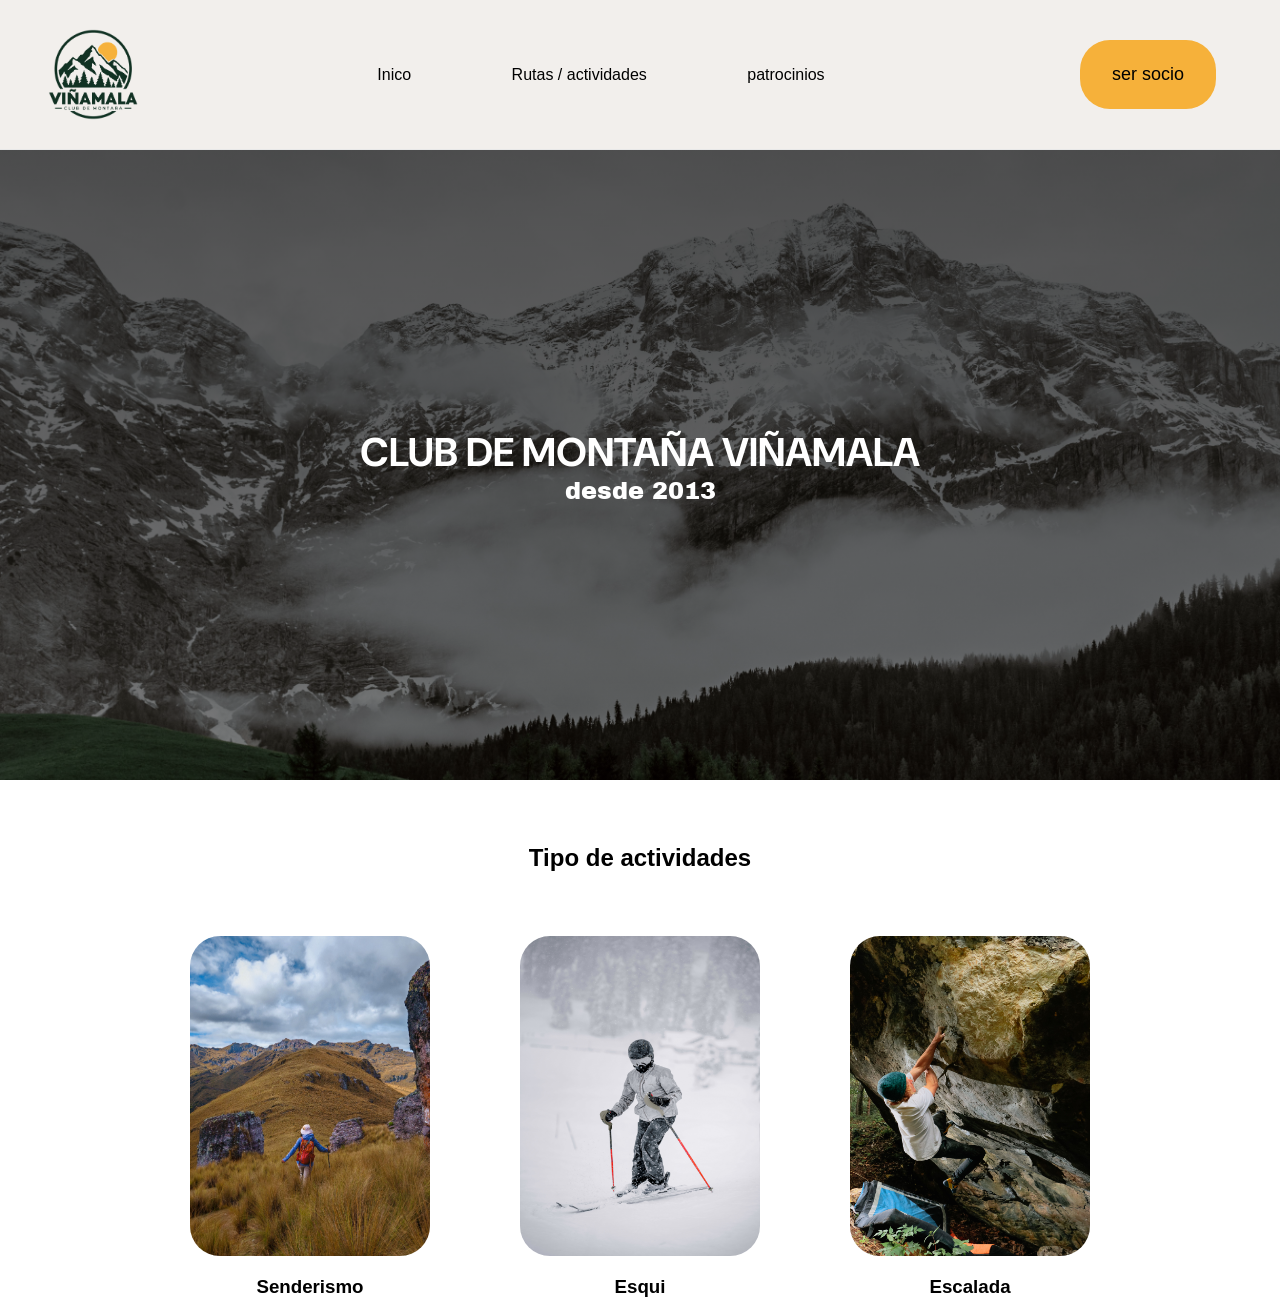
==== index.html @ 0e983467 "first commit" ====
<!DOCTYPE html>
<html lang="en">

<head>
    <meta charset="UTF-8">
    <meta name="viewport" content="width=device-width, initial-scale=1.0">
    <link rel="stylesheet" href="/assets/css/style.css">
    <link rel="stylesheet" href="/assets/css/btn.css">
    <link rel="preconnect" href="https://fonts.googleapis.com">
    <link rel="preconnect" href="https://fonts.gstatic.com" crossorigin>
    <link
        href="https://fonts.googleapis.com/css2?family=Archivo+Black&family=DM+Sans:ital,opsz,wght@0,9..40,100..1000;1,9..40,100..1000&display=swap"
        rel="stylesheet">
    <title>Club Viñamala</title>
</head>

<body>
    <header>
        <img class="logo" src="/assets/img/logo_club.webp" alt="Logo del club Viñamala">
        <nav>
            <a href="">Inico</a>
            <a href="">Rutas / actividades</a>
            <a href="">patrocinios</a>
        </nav>
        <a class="btn1" href="/assets/pages/socios.html">ser socio</a>
    </header>
    <main>
        <section class="banner">
            <div class="hero">
                <h1>Club de montaña Viñamala</h1>
                <p>desde 2013</p>
            </div>
        </section>
        <section class="type-route">
            <div>
                <h2>Tipo de actividades</h2>
                <div class="actividades">
                        <a class="card" href="#"><img src="/assets/img/hiking.jpg" alt="Foto de senderismo">
                        <h3>Senderismo</h3></a>
                        <a class="card" href="#"><img src="/assets/img/skiing.jpg" alt="Esquiar">
                        <h3>Esqui</h3>
                        </a>
                        <a class="card" href="#"> <img src="/assets/img/climbing.jpg" alt="Escalada"> <h3>Escalada</h3></a>
                </div>
            </div>
        </section>
    </main>
    <footer>

    </footer>
</body>

</html>
---- assets/css/style.css ----
* {
    margin: 0;
    padding: 0;
    box-sizing: border-box;
}
:root {
    --color-acento: #f5cb81;
    --fuente-principal: "DM Sans", sans-serif;
    --fuente-secundaria: "Archivo Black", sans-serif;
}
body{
    font-family: Arial, Helvetica, sans-serif;
}

header{
    position: sticky;
    top: 0;
    display: flex;
    align-items: center;
    justify-content: space-between;
    padding: 1.5rem 3rem;
    z-index: 1000;
    background-color: rgb(242, 239, 236);
    border-bottom: 1px solid rgb(232, 232, 232);
}
.logo{
    width: 90px;
}
nav a{
    color: black;
    font-size: medium;
    text-decoration: none;
    margin: 3rem;
}

.banner{
    display: flex;
    justify-content: center;
    align-items: center;
    background-image: linear-gradient(rgba(0, 0, 0, 0.675), rgba(0, 0, 0, 0.5)), url('/assets/img/bannerimg.jpg');
    background-color: azure;
    background-size: cover;
    background-repeat: no-repeat;
    background-position: center;
    height: 70vh;
}
.hero{
    flex-direction: column;
    text-align: center;
    color: white;
}
.hero h1{
    font-family: var(--fuente-principal);
    font-size: 2.5rem;
    text-transform: uppercase;
}
.hero p{
    font-family: var(--fuente-secundaria);
    font-size: 1.5rem;
}
.type-route h2{
    text-align: center;
    margin: 4rem;
}
.actividades{
    display: grid;
    text-align: center;
    align-items: center;
    max-width: 900px;
    margin: auto;
    grid-template-columns: 1fr 1fr 1fr;
    gap: 10%;
}
a{
    text-decoration: none;
    color: black;
}
.card img{
    width: 100%;
    border-radius: 30px;
    aspect-ratio: 3/4;
    margin-bottom: 1rem;
}
---- assets/css/btn.css ----
.btn1{
    padding: 1.5rem;
    padding-left: 2rem;
    padding-right: 2rem;
    margin: 1rem;
    color: black;
    background-color: #f6b13a;
    text-decoration: none;
    border-radius: 30px;
    font-size: large;
}
.btn1:hover{
    background-color: #f5cb81;
}
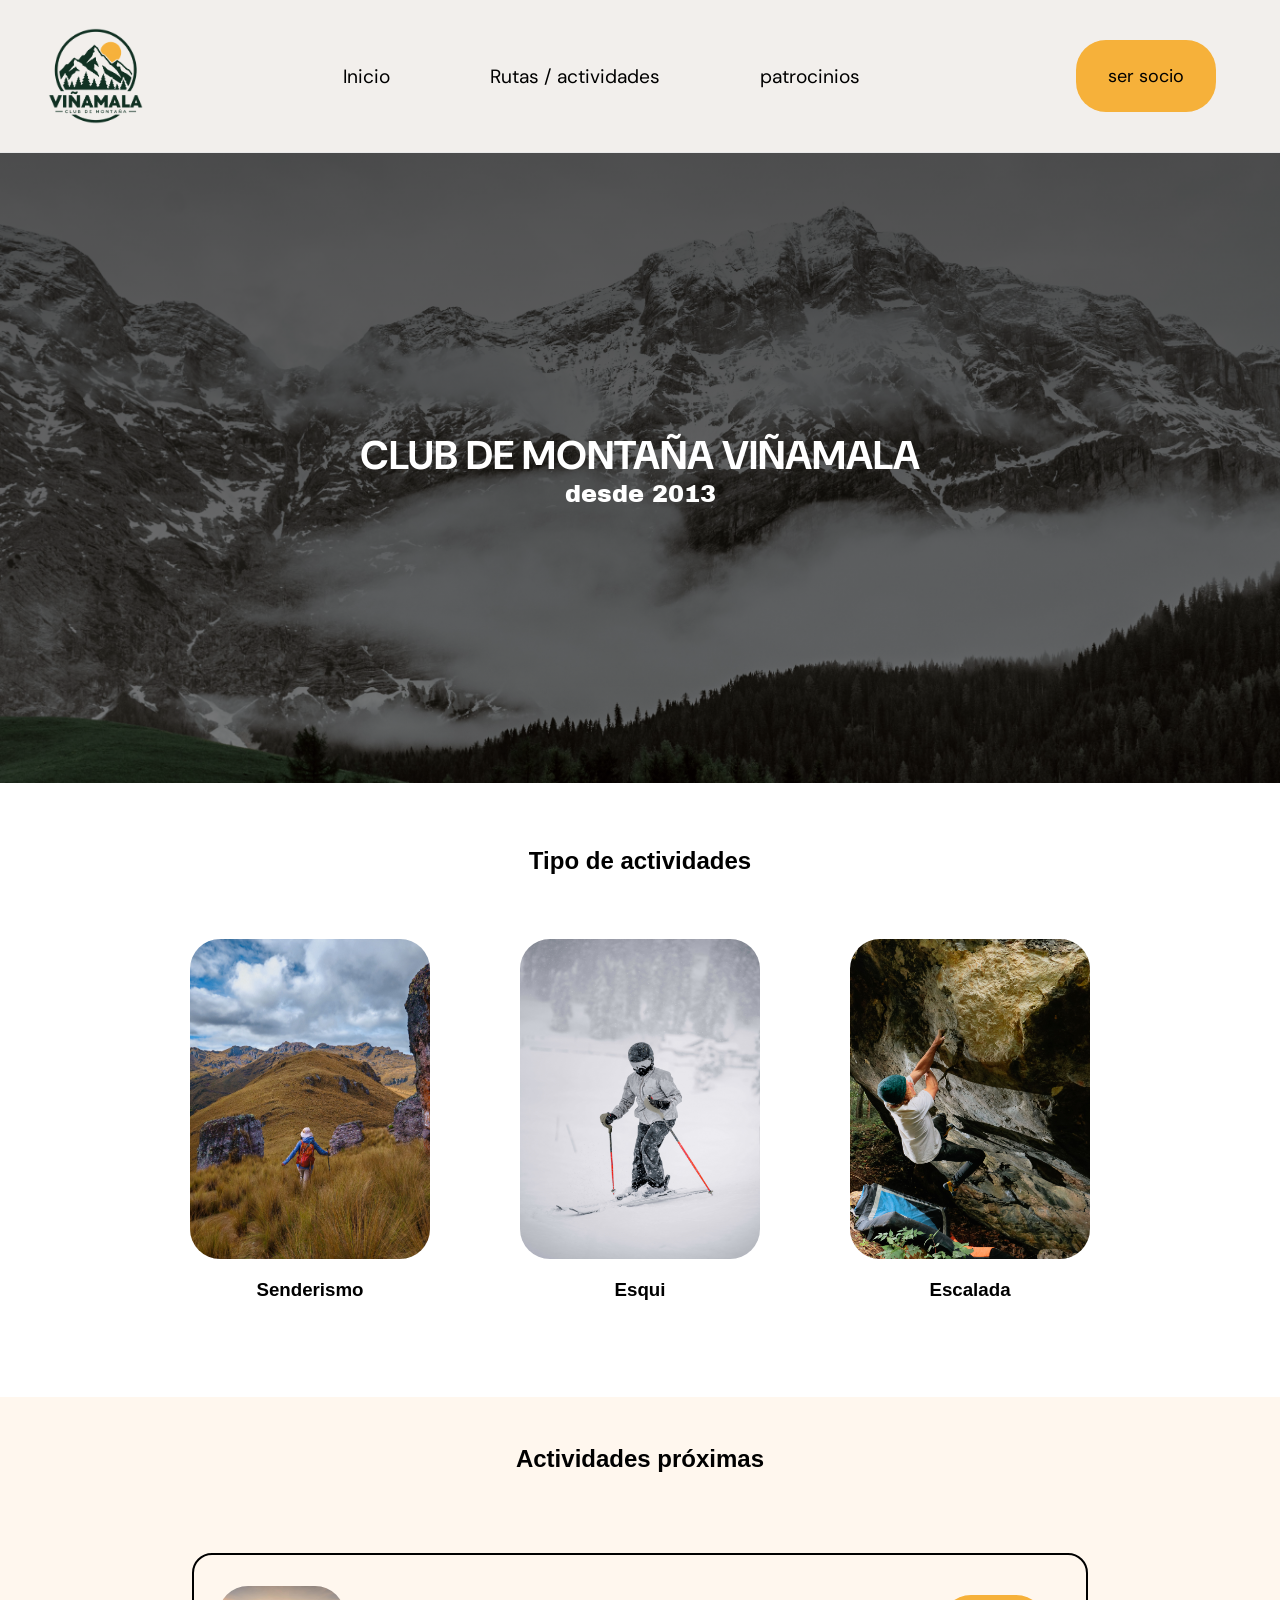
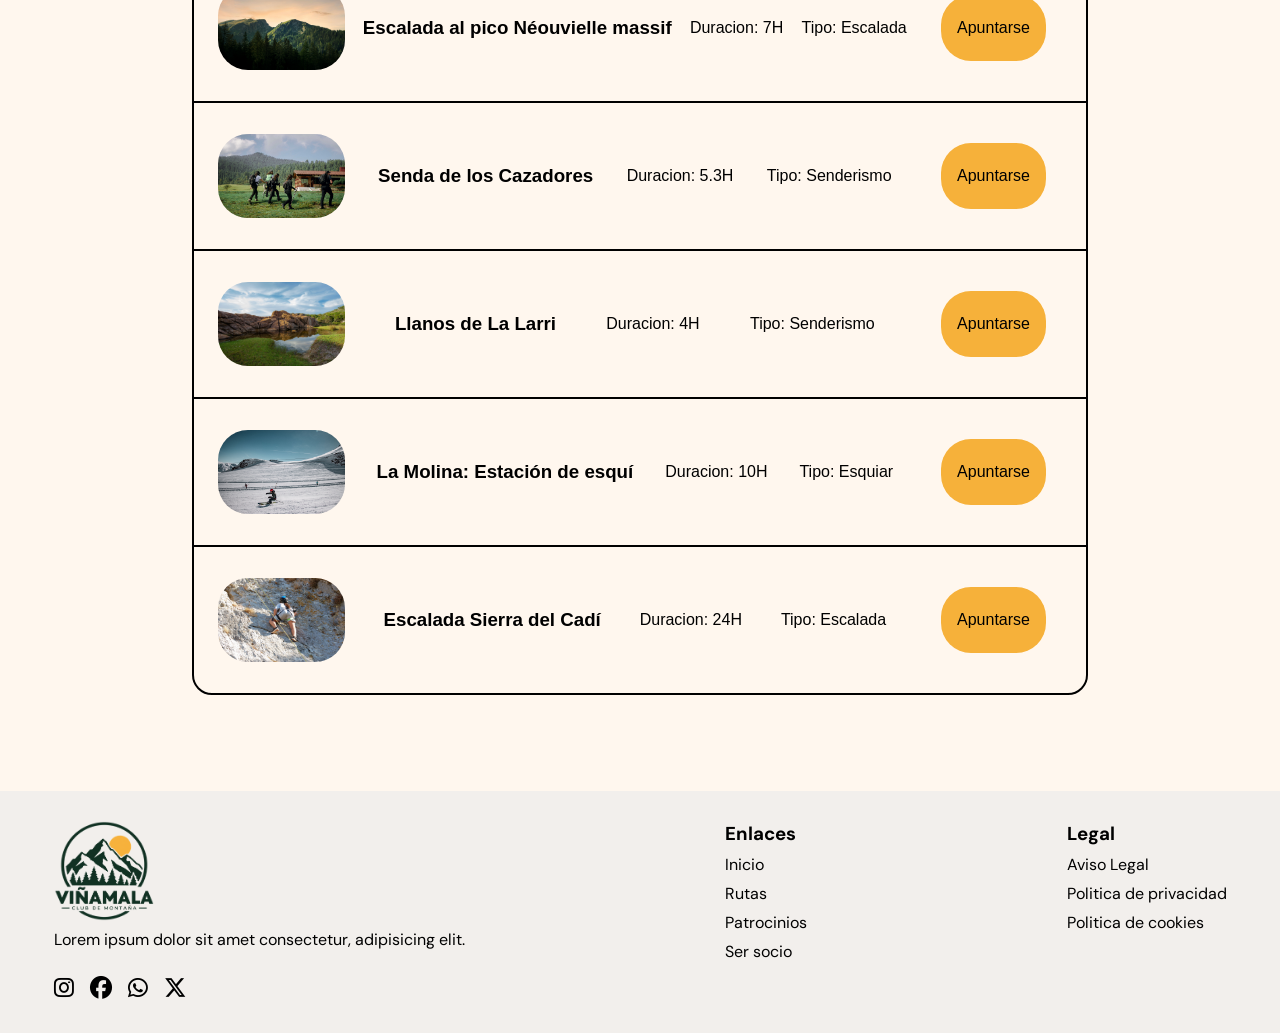
==== commit 19f31f4a: "modificaciones 2" ====
--- a/index.html
+++ b/index.html
@@ -1,16 +1,20 @@
 <!DOCTYPE html>
-<html lang="en">
+<html lang="es">
 
 <head>
     <meta charset="UTF-8">
     <meta name="viewport" content="width=device-width, initial-scale=1.0">
     <link rel="stylesheet" href="/assets/css/style.css">
+    <link rel="stylesheet" href="/assets/css/header.css">
+    <link rel="stylesheet" href="/assets/css/footer.css">
     <link rel="stylesheet" href="/assets/css/btn.css">
+    <link rel="stylesheet" href="/assets/css/cards.css">
     <link rel="preconnect" href="https://fonts.googleapis.com">
     <link rel="preconnect" href="https://fonts.gstatic.com" crossorigin>
     <link
         href="https://fonts.googleapis.com/css2?family=Archivo+Black&family=DM+Sans:ital,opsz,wght@0,9..40,100..1000;1,9..40,100..1000&display=swap"
         rel="stylesheet">
+    <link rel="stylesheet" href="https://cdnjs.cloudflare.com/ajax/libs/font-awesome/6.7.2/css/all.min.css">
     <title>Club Viñamala</title>
 </head>
 
@@ -18,7 +22,7 @@
     <header>
         <img class="logo" src="/assets/img/logo_club.webp" alt="Logo del club Viñamala">
         <nav>
-            <a href="">Inico</a>
+            <a href="/index.html">Inicio</a>
             <a href="">Rutas / actividades</a>
             <a href="">patrocinios</a>
         </nav>
@@ -35,18 +39,83 @@
             <div>
                 <h2>Tipo de actividades</h2>
                 <div class="actividades">
-                        <a class="card" href="#"><img src="/assets/img/hiking.jpg" alt="Foto de senderismo">
-                        <h3>Senderismo</h3></a>
-                        <a class="card" href="#"><img src="/assets/img/skiing.jpg" alt="Esquiar">
+                    <a class="card" href="#"><img src="/assets/img/hiking.jpg" alt="Foto de senderismo">
+                        <h3>Senderismo</h3>
+                    </a>
+                    <a class="card" href="#"><img src="/assets/img/skiing.jpg" alt="Esquiar">
                         <h3>Esqui</h3>
-                        </a>
-                        <a class="card" href="#"> <img src="/assets/img/climbing.jpg" alt="Escalada"> <h3>Escalada</h3></a>
+                    </a>
+                    <a class="card" href="#"> <img src="/assets/img/climbing.jpg" alt="Escalada">
+                        <h3>Escalada</h3>
+                    </a>
+                </div>
+            </div>
+        </section>
+        <section class="activity-section">
+            <h2>Actividades próximas</h2>
+            <div class="card-activity">
+                <div class="next-activity">
+                    <img src="/assets/img/actividad-pico1.jpg" alt="Imagen del pico Néouvielle massif">
+                    <h3>Escalada al pico Néouvielle massif</h3>
+                    <p>Duracion: 7H</p>
+                    <p>Tipo: Escalada</p>
+                    <a href="/rutademo.html" class="btn2">Apuntarse</a>
+                </div>
+                <div class="next-activity">
+                    <img src="/assets/img/senda-cazadores.jpg" alt="Imagen de ruta por la senda de los cazadores">
+                    <h3>Senda de los Cazadores</h3>
+                    <p>Duracion: 5.3H</p>
+                    <p>Tipo: Senderismo</p>
+                    <a href="/rutademo.html" class="btn2">Apuntarse</a>
+                </div>
+                <div class="next-activity">
+                    <img src="/assets/img/llano-larri.jpg" alt="Imagen del llano de larri">
+                    <h3>Llanos de La Larri</h3>
+                    <p>Duracion: 4H</p>
+                    <p>Tipo: Senderismo</p>
+                    <a href="/rutademo.html" class="btn2">Apuntarse</a>
+                </div>
+                <div class="next-activity">
+                    <img src="/assets/img/la-molina.jpg" alt="Imagen del pico Néouvielle massif">
+                    <h3>La Molina: Estación de esquí</h3>
+                    <p>Duracion: 10H</p>
+                    <p>Tipo: Esquiar</p>
+                    <a href="/rutademo.html" class="btn2">Apuntarse</a>
+                </div>
+                <div class="next-activity">
+                    <img src="/assets/img/sierra-cadi.jpg" alt="Imagen del pico Néouvielle massif">
+                    <h3>Escalada Sierra del Cadí</h3>
+                    <p>Duracion: 24H</p>
+                    <p>Tipo: Escalada</p>
+                    <a href="/rutademo.html" class="btn2">Apuntarse</a>
                 </div>
             </div>
         </section>
     </main>
     <footer>
-
+        <div class="fo-columm-1">
+            <img src="/assets/img/logo_club.webp" alt="Logo del club">
+            <p>Lorem ipsum dolor sit amet consectetur, adipisicing elit.</p>
+            <div class="icon">
+                <a href="#" aria-label="Instagram"><i class="fa-brands fa-instagram"></i></a>
+                <a href="#" aria-label="Facebook"><i class="fa-brands fa-facebook"></i></a>
+                <a href="#" aria-label="Whtasapp"><i class="fa-brands fa-whatsapp"></i></a>
+                <a href="#" aria-label="X (twitter)"><i class="fa-brands fa-x-twitter"></i></a>
+            </div>
+        </div>
+        <div class="fo-columm-2">
+            <h3>Enlaces</h3>
+            <a href="index.html">Inicio</a>
+            <a href="#">Rutas</a>
+            <a href="#">Patrocinios</a>
+            <a href="#">Ser socio</a>
+        </div>
+        <div class="legal">
+            <h3>Legal</h3>
+            <a href="">Aviso Legal</a>
+            <a href="">Politica de privacidad</a>
+            <a href="">Politica de cookies</a>
+        </div>
     </footer>
 </body>
 
--- a/assets/css/style.css
+++ b/assets/css/style.css
@@ -11,27 +11,6 @@
 }
 body{
     font-family: Arial, Helvetica, sans-serif;
-}
-
-header{
-    position: sticky;
-    top: 0;
-    display: flex;
-    align-items: center;
-    justify-content: space-between;
-    padding: 1.5rem 3rem;
-    z-index: 1000;
-    background-color: rgb(242, 239, 236);
-    border-bottom: 1px solid rgb(232, 232, 232);
-}
-.logo{
-    width: 90px;
-}
-nav a{
-    color: black;
-    font-size: medium;
-    text-decoration: none;
-    margin: 3rem;
 }
 
 .banner{
@@ -76,9 +55,3 @@
     text-decoration: none;
     color: black;
 }
-.card img{
-    width: 100%;
-    border-radius: 30px;
-    aspect-ratio: 3/4;
-    margin-bottom: 1rem;
-}
--- a/assets/css/header.css
+++ b/assets/css/header.css
@@ -0,0 +1,27 @@
+:root {
+    --color-acento: #f5cb81;
+    --fuente-principal: "DM Sans", sans-serif;
+    --fuente-secundaria: "Archivo Black", sans-serif;
+}
+header{
+    font-family: var(--fuente-principal);
+    display: flex;
+    align-items: center;
+    justify-content: space-between;
+    padding: 1.5rem 3rem;
+    background-color: rgb(242, 239, 236);
+    border-bottom: 1px solid rgb(232, 232, 232);
+}
+.logo{
+    width: 8%;
+}
+nav a{
+    color: black;
+    font-size: 1.2rem;
+    text-decoration: none;
+    margin: 3rem;
+}
+
+nav a:hover{
+    color: blue;
+}
--- a/assets/css/footer.css
+++ b/assets/css/footer.css
@@ -0,0 +1,40 @@
+:root {
+    --color-acento: #f5cb81;
+    --fuente-principal: "DM Sans", sans-serif;
+    --fuente-secundaria: "Archivo Black", sans-serif;
+}
+footer{
+    font-family: var(--fuente-principal);
+    background-color: rgb(242, 239, 236);
+    display: flex;
+    justify-content: center;
+    align-items: flex-start;
+    gap: 200px;
+}
+footer img{
+    width: 100px;
+    height: 100px;
+    object-fit: cover;
+    justify-self: center;
+
+}
+footer div{
+    padding: 30px;
+    display: flex;
+    flex-direction: column;
+    gap: 8px;
+}
+footer a{
+    text-decoration: none;
+    color: black;
+}
+footer a:hover{
+    color: blue;
+}
+.icon {
+    flex-direction: row;
+    padding: 0;
+    padding-top: 1rem;
+    gap: 1rem;
+    font-size: 1.4rem;
+}
--- a/assets/css/btn.css
+++ b/assets/css/btn.css
@@ -11,4 +11,19 @@
 }
 .btn1:hover{
     background-color: #f5cb81;
+}
+
+.btn2{
+    padding: 1.5rem;
+    padding-left: 1rem;
+    padding-right: 1rem;
+    margin: 1rem;
+    color: black;
+    background-color: #f6b13a;
+    text-decoration: none;
+    border-radius: 30px;
+    font-size: medium;
+}
+.btn2:hover{
+    background-color: #f5cb81;
 }
--- a/assets/css/cards.css
+++ b/assets/css/cards.css
@@ -0,0 +1,38 @@
+.card img{
+    width: 100%;
+    border-radius: 30px;
+    aspect-ratio: 3/4;
+    margin-bottom: 1rem;
+}
+.card-activity{
+    width: 70%;
+    margin-top: 2rem;
+    border: solid 2px;
+    border-radius: 20px;
+    border-color: black;
+    margin-left: auto;
+    margin-right: auto;
+}
+.activity-section{
+    background-color: rgb(255, 247, 238);
+    margin-top: 6rem;
+    padding-bottom: 6rem;
+}
+.activity-section h2{
+    text-align: center;
+    padding: 3rem;
+}
+.next-activity{
+    padding: 1.5rem;
+    display: flex;
+    align-items: center;
+    justify-content: space-between;
+    border-bottom: 2px solid black;
+}
+.next-activity img {
+    width: 15%;
+    border-radius: 30px;
+}
+.next-activity:last-child {
+    border-bottom: none
+}
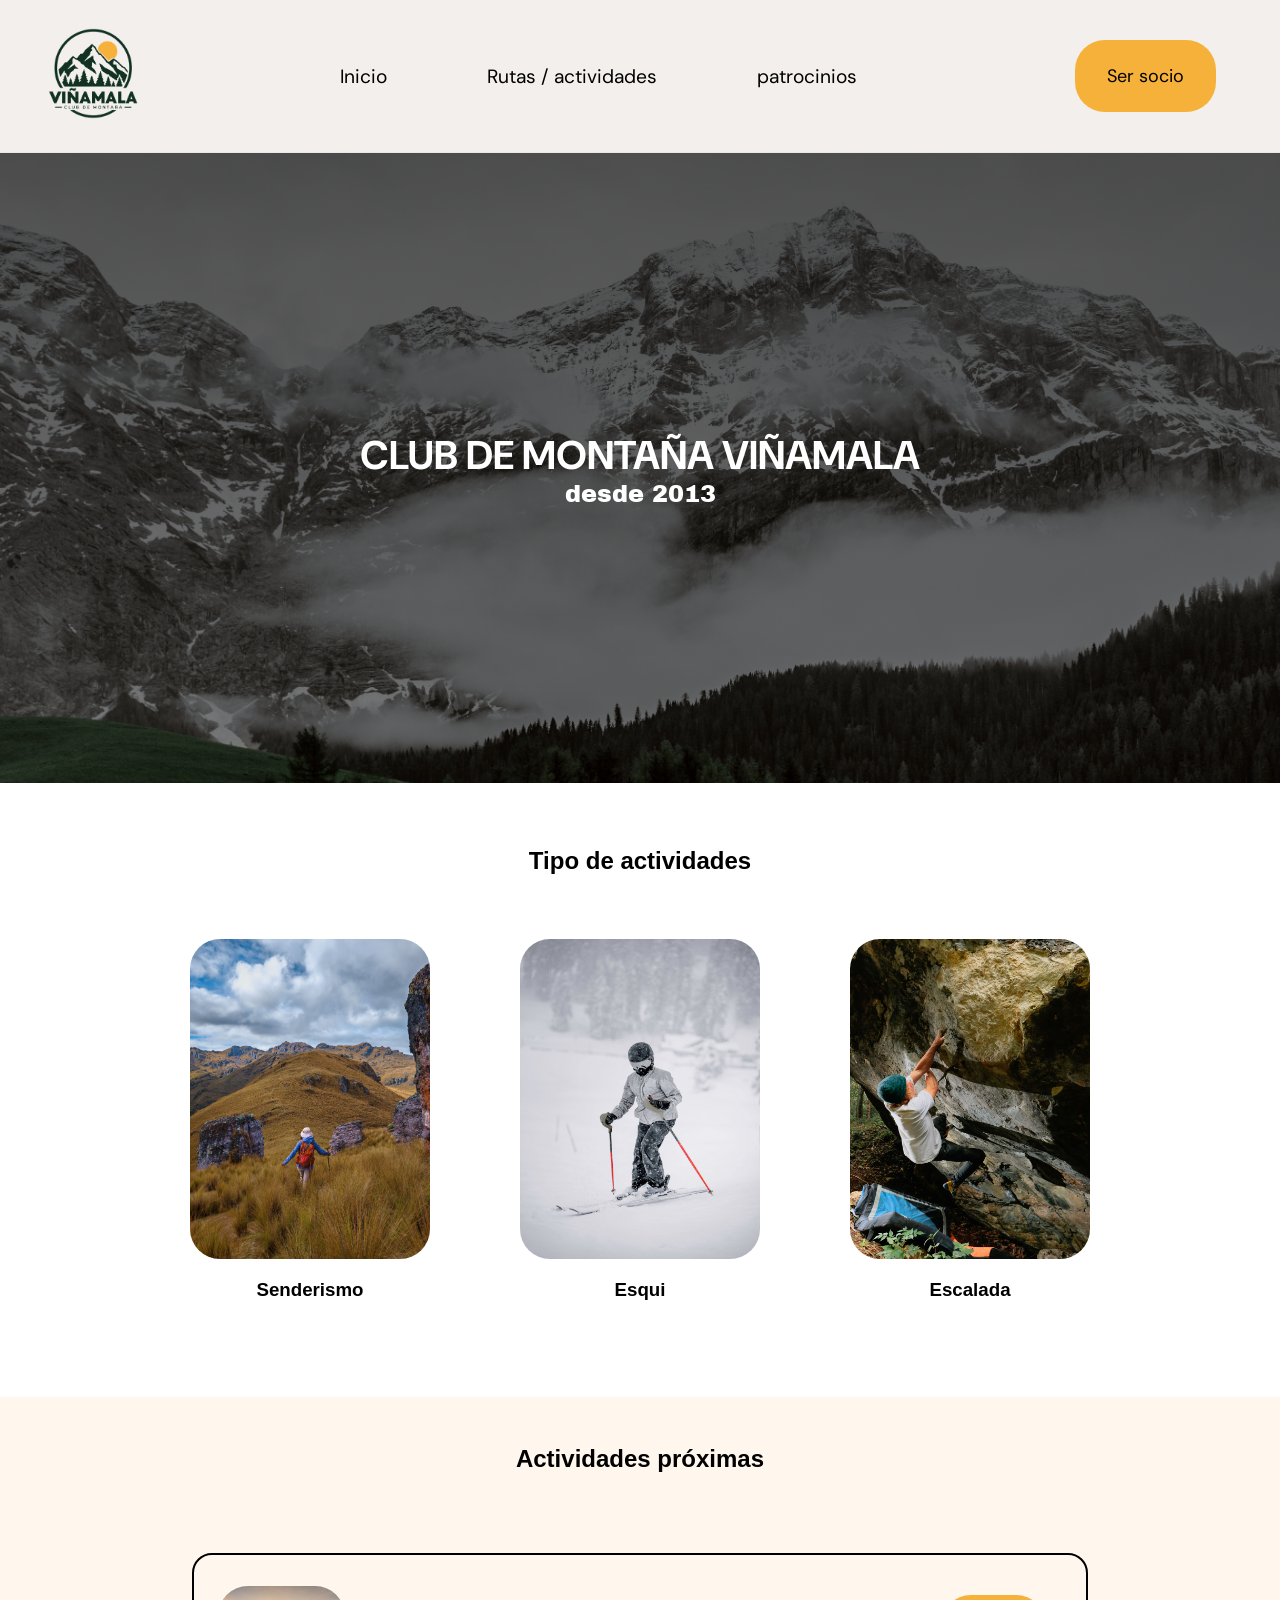
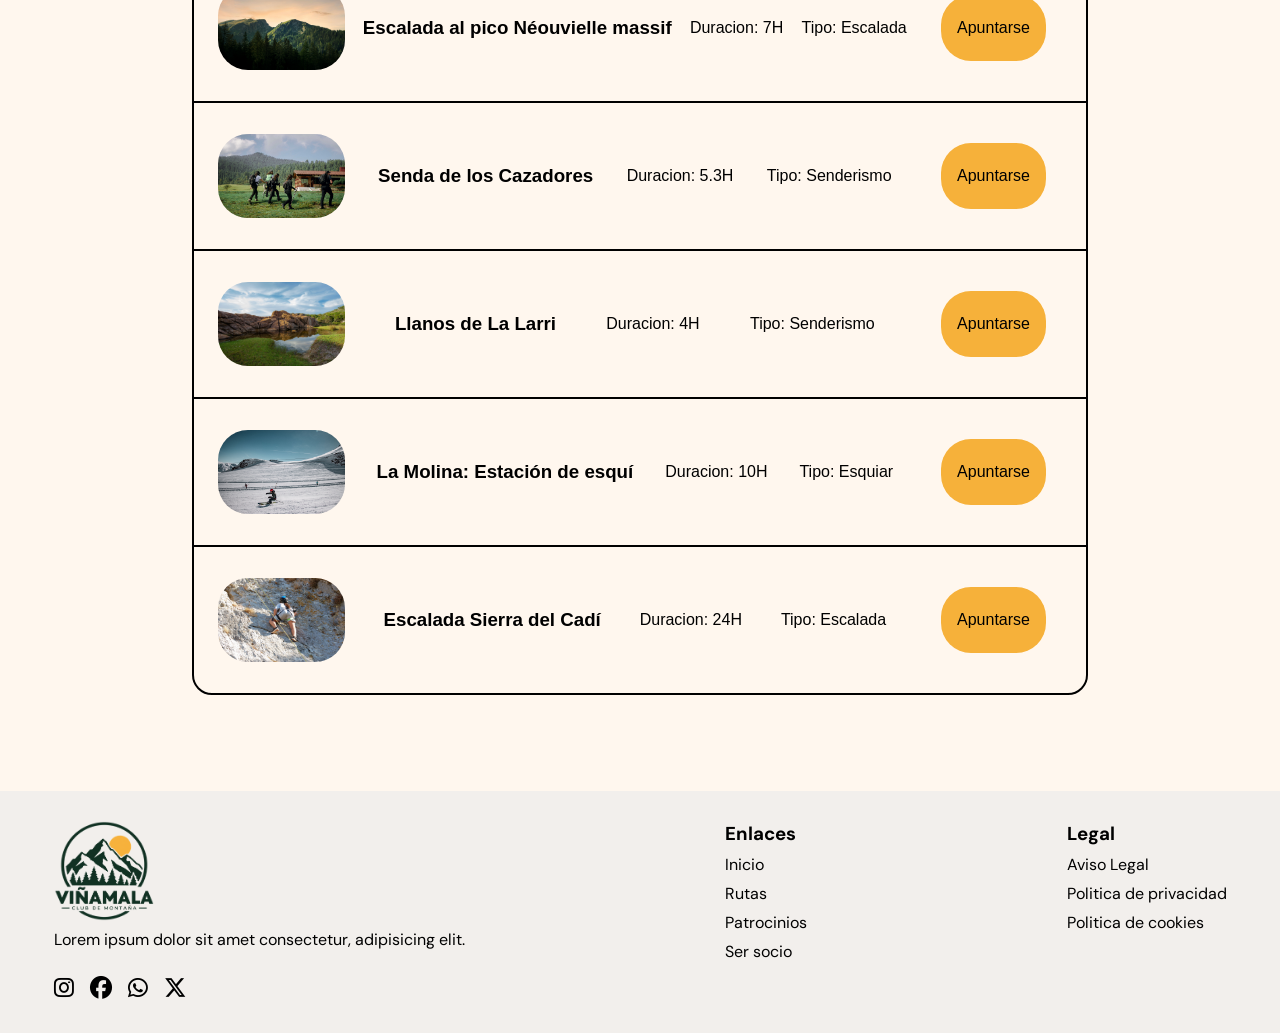
==== commit 74b8d28e: "version 2" ====
--- a/index.html
+++ b/index.html
@@ -20,13 +20,13 @@
 
 <body>
     <header>
-        <img class="logo" src="/assets/img/logo_club.webp" alt="Logo del club Viñamala">
+        <a href="/index.html"><img class="logo" src="/assets/img/logo_club.webp" alt="Logo del club Viñamala"></a>
         <nav>
-            <a href="/index.html">Inicio</a>
+            <a href="index.html">Inicio</a>
             <a href="">Rutas / actividades</a>
-            <a href="">patrocinios</a>
+            <a href="patrocinio.html">patrocinios</a>
         </nav>
-        <a class="btn1" href="/assets/pages/socios.html">ser socio</a>
+        <a class="btn1" href="socios.html">Ser socio</a>
     </header>
     <main>
         <section class="banner">
--- a/assets/css/header.css
+++ b/assets/css/header.css
@@ -13,7 +13,7 @@
     border-bottom: 1px solid rgb(232, 232, 232);
 }
 .logo{
-    width: 8%;
+    width: 90px;
 }
 nav a{
     color: black;
--- a/assets/css/btn.css
+++ b/assets/css/btn.css
@@ -26,4 +26,21 @@
 }
 .btn2:hover{
     background-color: #f5cb81;
+}
+.btnform{
+    font-family: "DM Sans", sans-serif;;
+    margin-top: 1rem;
+    padding: 1.5rem;
+    padding-left: 3rem;
+    padding-right: 3rem;
+    color: black;
+    background-color: #f6b13a;
+    text-decoration: none;
+    border-radius: 30px;
+    font-size: medium;
+    border: none;
+    cursor: pointer;
+}
+.btnform:hover{
+    background-color: #f5cb81;
 }
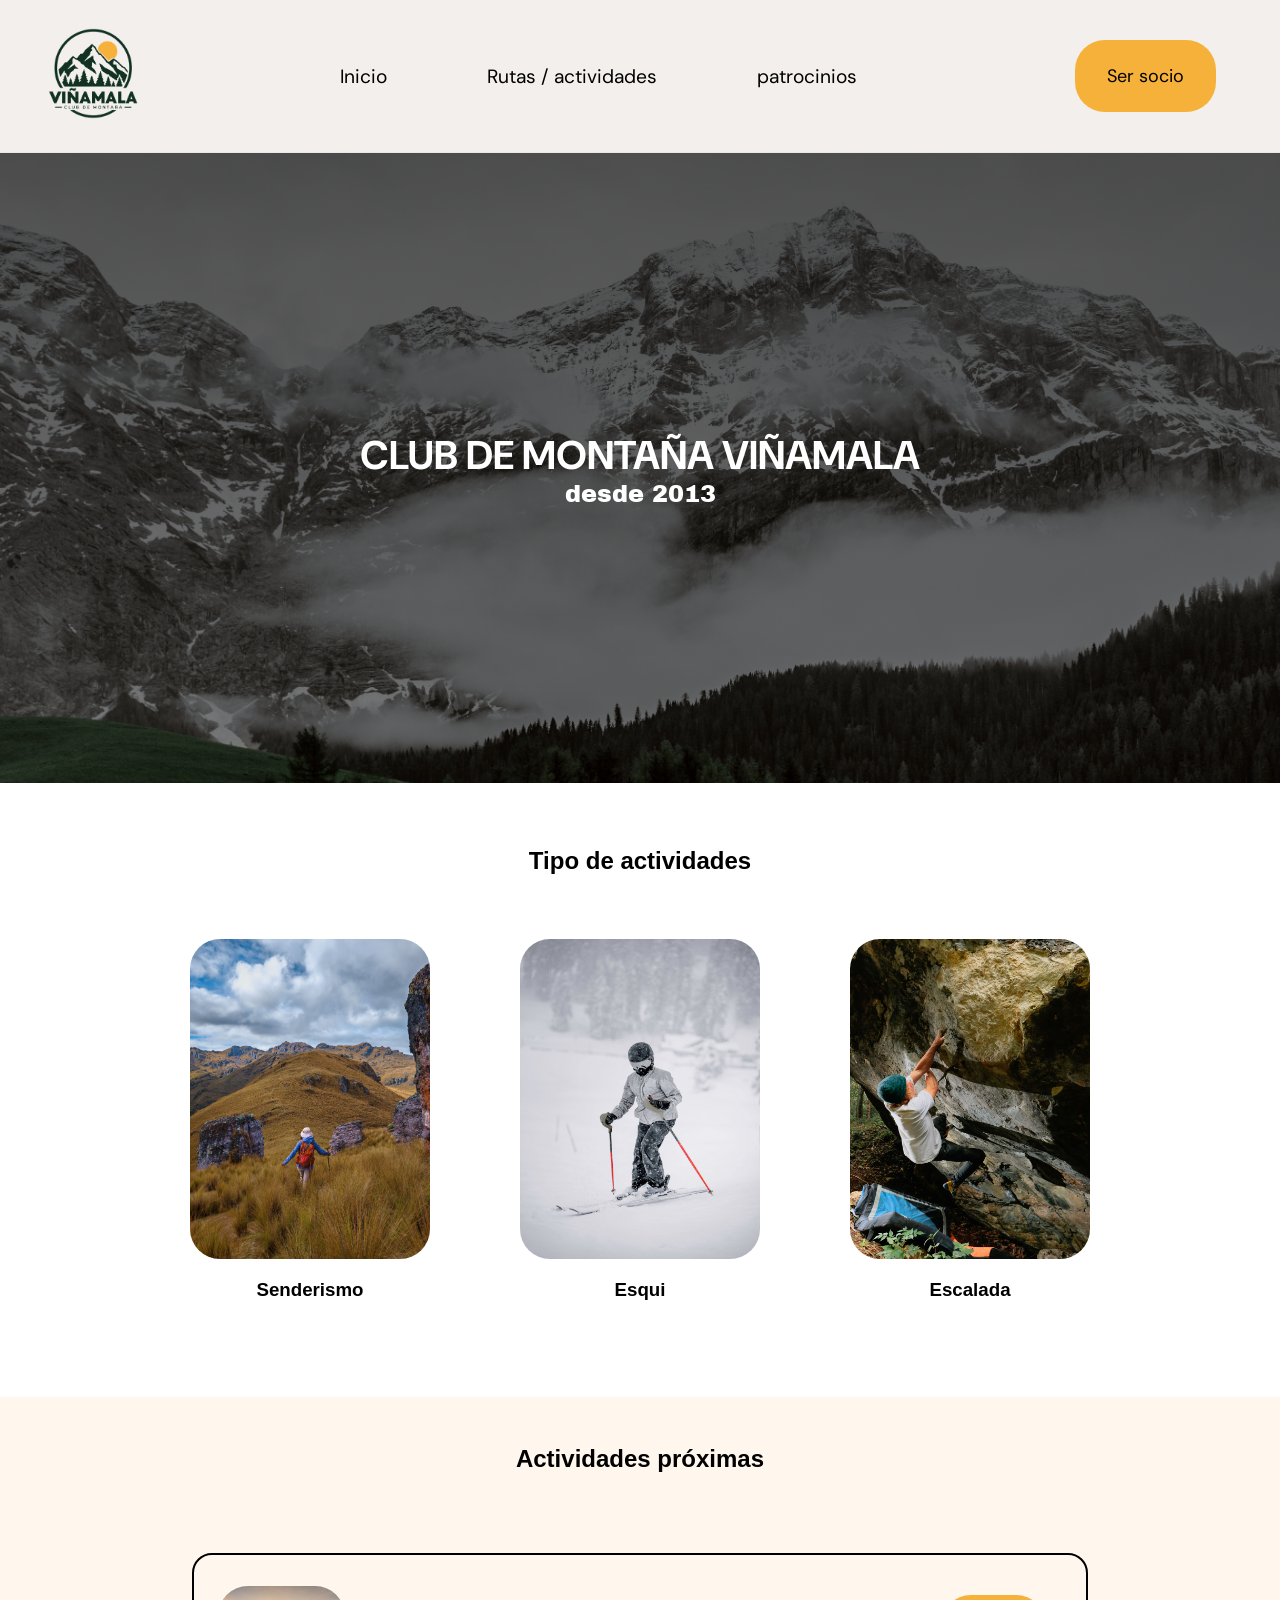
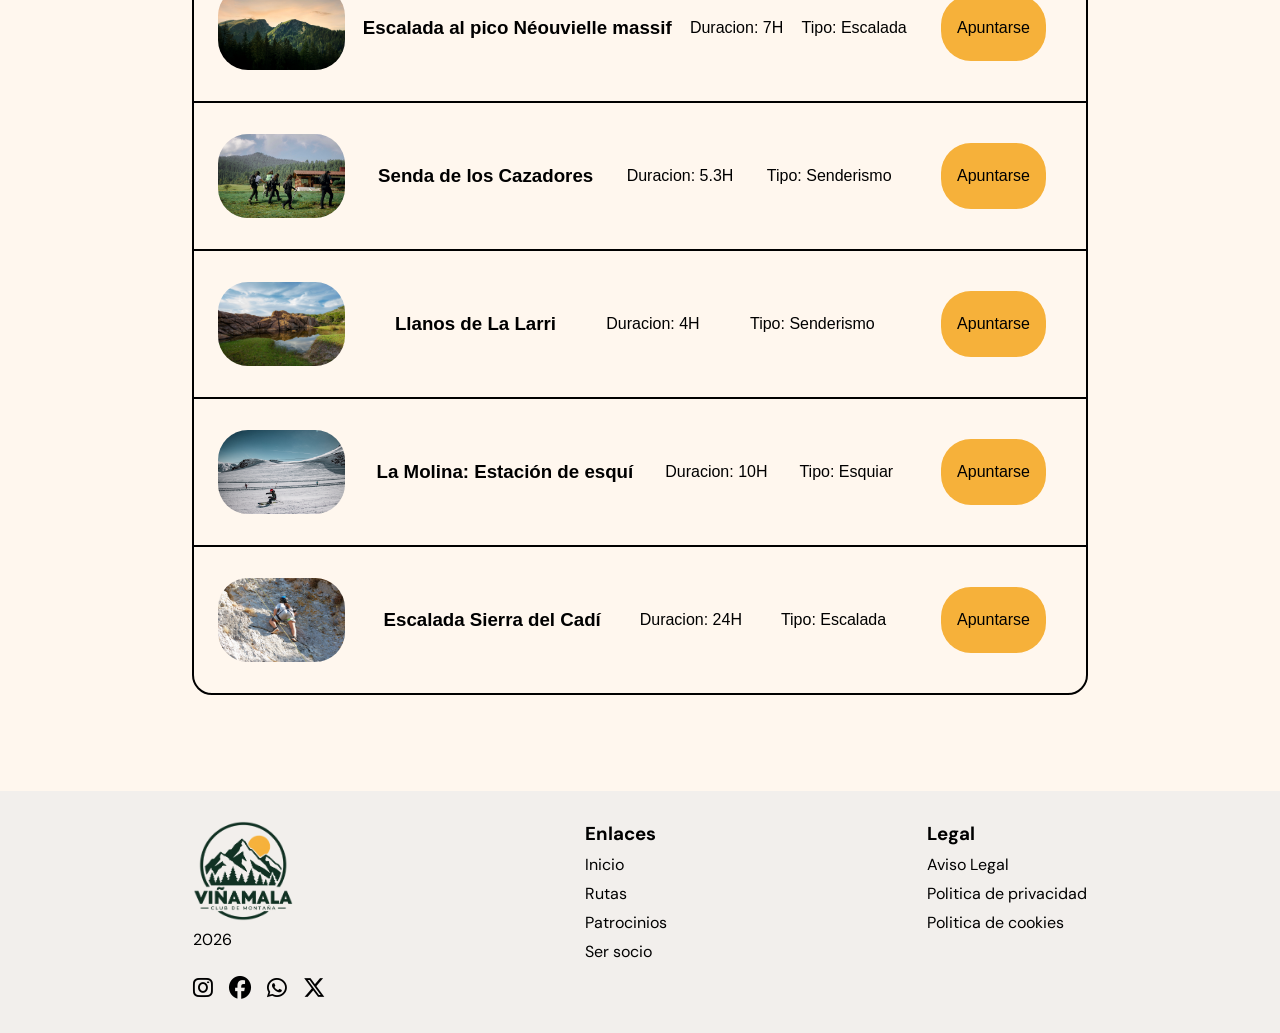
==== commit 2ccbb9ac: "version final" ====
--- a/index.html
+++ b/index.html
@@ -4,11 +4,11 @@
 <head>
     <meta charset="UTF-8">
     <meta name="viewport" content="width=device-width, initial-scale=1.0">
-    <link rel="stylesheet" href="/assets/css/style.css">
-    <link rel="stylesheet" href="/assets/css/header.css">
-    <link rel="stylesheet" href="/assets/css/footer.css">
-    <link rel="stylesheet" href="/assets/css/btn.css">
-    <link rel="stylesheet" href="/assets/css/cards.css">
+    <link rel="stylesheet" href="assets/css/style.css">
+    <link rel="stylesheet" href="assets/css/header.css">
+    <link rel="stylesheet" href="assets/css/footer.css">
+    <link rel="stylesheet" href="assets/css/btn.css">
+    <link rel="stylesheet" href="assets/css/cards.css">
     <link rel="preconnect" href="https://fonts.googleapis.com">
     <link rel="preconnect" href="https://fonts.gstatic.com" crossorigin>
     <link
@@ -20,10 +20,10 @@
 
 <body>
     <header>
-        <a href="/index.html"><img class="logo" src="/assets/img/logo_club.webp" alt="Logo del club Viñamala"></a>
+        <a href="index.html"><img class="logo" src="/assets/img/logo_club.webp" alt="Logo del club Viñamala"></a>
         <nav>
             <a href="index.html">Inicio</a>
-            <a href="">Rutas / actividades</a>
+            <a href="#actividades-prox">Rutas / actividades</a>
             <a href="patrocinio.html">patrocinios</a>
         </nav>
         <a class="btn1" href="socios.html">Ser socio</a>
@@ -52,50 +52,50 @@
             </div>
         </section>
         <section class="activity-section">
-            <h2>Actividades próximas</h2>
+            <h2 id="actividades-prox">Actividades próximas</h2>
             <div class="card-activity">
                 <div class="next-activity">
-                    <img src="/assets/img/actividad-pico1.jpg" alt="Imagen del pico Néouvielle massif">
+                    <img src="assets/img/actividad-pico1.jpg" alt="Imagen del pico Néouvielle massif">
                     <h3>Escalada al pico Néouvielle massif</h3>
                     <p>Duracion: 7H</p>
                     <p>Tipo: Escalada</p>
-                    <a href="/rutademo.html" class="btn2">Apuntarse</a>
+                    <a href="rutademo.html" class="btn2">Apuntarse</a>
                 </div>
                 <div class="next-activity">
-                    <img src="/assets/img/senda-cazadores.jpg" alt="Imagen de ruta por la senda de los cazadores">
+                    <img src="assets/img/senda-cazadores.jpg" alt="Imagen de ruta por la senda de los cazadores">
                     <h3>Senda de los Cazadores</h3>
                     <p>Duracion: 5.3H</p>
                     <p>Tipo: Senderismo</p>
-                    <a href="/rutademo.html" class="btn2">Apuntarse</a>
+                    <a href="rutademo.html" class="btn2">Apuntarse</a>
                 </div>
                 <div class="next-activity">
-                    <img src="/assets/img/llano-larri.jpg" alt="Imagen del llano de larri">
+                    <img src="assets/img/llano-larri.jpg" alt="Imagen del llano de larri">
                     <h3>Llanos de La Larri</h3>
                     <p>Duracion: 4H</p>
                     <p>Tipo: Senderismo</p>
-                    <a href="/rutademo.html" class="btn2">Apuntarse</a>
+                    <a href="rutademo.html" class="btn2">Apuntarse</a>
                 </div>
                 <div class="next-activity">
-                    <img src="/assets/img/la-molina.jpg" alt="Imagen del pico Néouvielle massif">
+                    <img src="assets/img/la-molina.jpg" alt="Imagen del pico Néouvielle massif">
                     <h3>La Molina: Estación de esquí</h3>
                     <p>Duracion: 10H</p>
                     <p>Tipo: Esquiar</p>
-                    <a href="/rutademo.html" class="btn2">Apuntarse</a>
+                    <a href="rutademo.html" class="btn2">Apuntarse</a>
                 </div>
                 <div class="next-activity">
-                    <img src="/assets/img/sierra-cadi.jpg" alt="Imagen del pico Néouvielle massif">
+                    <img src="assets/img/sierra-cadi.jpg" alt="Imagen del pico Néouvielle massif">
                     <h3>Escalada Sierra del Cadí</h3>
                     <p>Duracion: 24H</p>
                     <p>Tipo: Escalada</p>
-                    <a href="/rutademo.html" class="btn2">Apuntarse</a>
+                    <a href="rutademo.html" class="btn2">Apuntarse</a>
                 </div>
             </div>
         </section>
     </main>
     <footer>
         <div class="fo-columm-1">
-            <img src="/assets/img/logo_club.webp" alt="Logo del club">
-            <p>Lorem ipsum dolor sit amet consectetur, adipisicing elit.</p>
+            <img src="assets/img/logo_club.webp" alt="Logo del club">
+            <p id="anio"></p>
             <div class="icon">
                 <a href="#" aria-label="Instagram"><i class="fa-brands fa-instagram"></i></a>
                 <a href="#" aria-label="Facebook"><i class="fa-brands fa-facebook"></i></a>
@@ -118,5 +118,5 @@
         </div>
     </footer>
 </body>
-
+<script src="assets/js/app.js"></script>
 </html>
--- a/assets/css/style.css
+++ b/assets/css/style.css
@@ -55,3 +55,36 @@
     text-decoration: none;
     color: black;
 }
+
+
+/* ---------- Responsive ---------- */
+/* Tablet */
+@media (max-width: 900px){
+    .actividades{
+        gap: 2rem;
+        padding: 0 1.5rem;
+    }
+}
+/* Móvil */
+@media (max-width: 600px){
+    .banner{
+        height: 50vh;
+    }
+    .hero{
+        padding: 0 1rem;
+    }
+    .hero h1{
+        font-size: 1.8rem;
+    }
+    .hero p{
+        font-size: 1.2rem;
+    }
+    .type-route h2{
+        margin: 2.5rem 1rem;
+    }
+    .actividades{
+        grid-template-columns: 1fr;
+        max-width: 360px;
+        padding: 0 1rem;
+    }
+}
--- a/assets/css/header.css
+++ b/assets/css/header.css
@@ -24,4 +24,44 @@
 
 nav a:hover{
     color: blue;
-}+}
+
+/* ---------- Responsive ---------- */
+/* Tablet */
+@media (max-width: 900px){
+    header{
+        padding: 1rem 1.5rem;
+    }
+    nav a{
+        margin: 0 1rem;
+        font-size: 1.1rem;
+    }
+    header .btn1{
+        margin: 0;
+        padding: 1rem 1.5rem;
+    }
+}
+/* Móvil */
+@media (max-width: 600px){
+    header{
+        flex-direction: column;
+        gap: 1rem;
+    }
+    .logo{
+        width: 70px;
+    }
+    nav{
+        display: flex;
+        flex-wrap: wrap;
+        justify-content: center;
+        gap: 0.5rem 1.2rem;
+    }
+    nav a{
+        margin: 0;
+        font-size: 1rem;
+    }
+    header .btn1{
+        padding: 0.8rem 1.5rem;
+        font-size: 1rem;
+    }
+}
--- a/assets/css/footer.css
+++ b/assets/css/footer.css
@@ -37,4 +37,29 @@
     padding-top: 1rem;
     gap: 1rem;
     font-size: 1.4rem;
-}+}
+
+/* ---------- Responsive ---------- */
+/* Tablet */
+@media (max-width: 900px){
+    footer{
+        flex-wrap: wrap;
+        gap: 2rem;
+    }
+}
+/* Móvil */
+@media (max-width: 600px){
+    footer{
+        flex-direction: column;
+        align-items: center;
+        gap: 0;
+        text-align: center;
+    }
+    footer div{
+        align-items: center;
+        padding: 1.5rem 1rem;
+    }
+    .icon{
+        justify-content: center;
+    }
+}
--- a/assets/css/cards.css
+++ b/assets/css/cards.css
@@ -36,3 +36,56 @@
 .next-activity:last-child {
     border-bottom: none
 }
+
+
+/* ---------- Responsive ---------- */
+/* Tablet: imagen a la izquierda y los textos en columna a la derecha */
+@media (max-width: 900px){
+    .card-activity{
+        width: auto;
+        margin: 2rem 1.5rem 0;
+    }
+    .next-activity{
+        display: grid;
+        grid-template-columns: 160px 1fr;
+        column-gap: 1.5rem;
+        row-gap: 0.4rem;
+    }
+    .next-activity img{
+        grid-row: 1 / span 4;
+        width: 100%;
+        aspect-ratio: 1;
+        object-fit: cover;
+        border-radius: 20px;
+    }
+    .next-activity .btn2{
+        justify-self: start;
+        margin: 0.5rem 0 0;
+        padding: 0.8rem 1.5rem;
+    }
+}
+/* Móvil: todo en una columna */
+@media (max-width: 600px){
+    .activity-section{
+        margin-top: 3rem;
+        padding-bottom: 3rem;
+    }
+    .activity-section h2{
+        padding: 2rem 1rem 0;
+    }
+    .card-activity{
+        margin: 1.5rem 1rem 0;
+    }
+    .next-activity{
+        grid-template-columns: 1fr;
+        text-align: center;
+    }
+    .next-activity img{
+        grid-row: auto;
+        aspect-ratio: 16/9;
+        margin-bottom: 0.5rem;
+    }
+    .next-activity .btn2{
+        justify-self: center;
+    }
+}
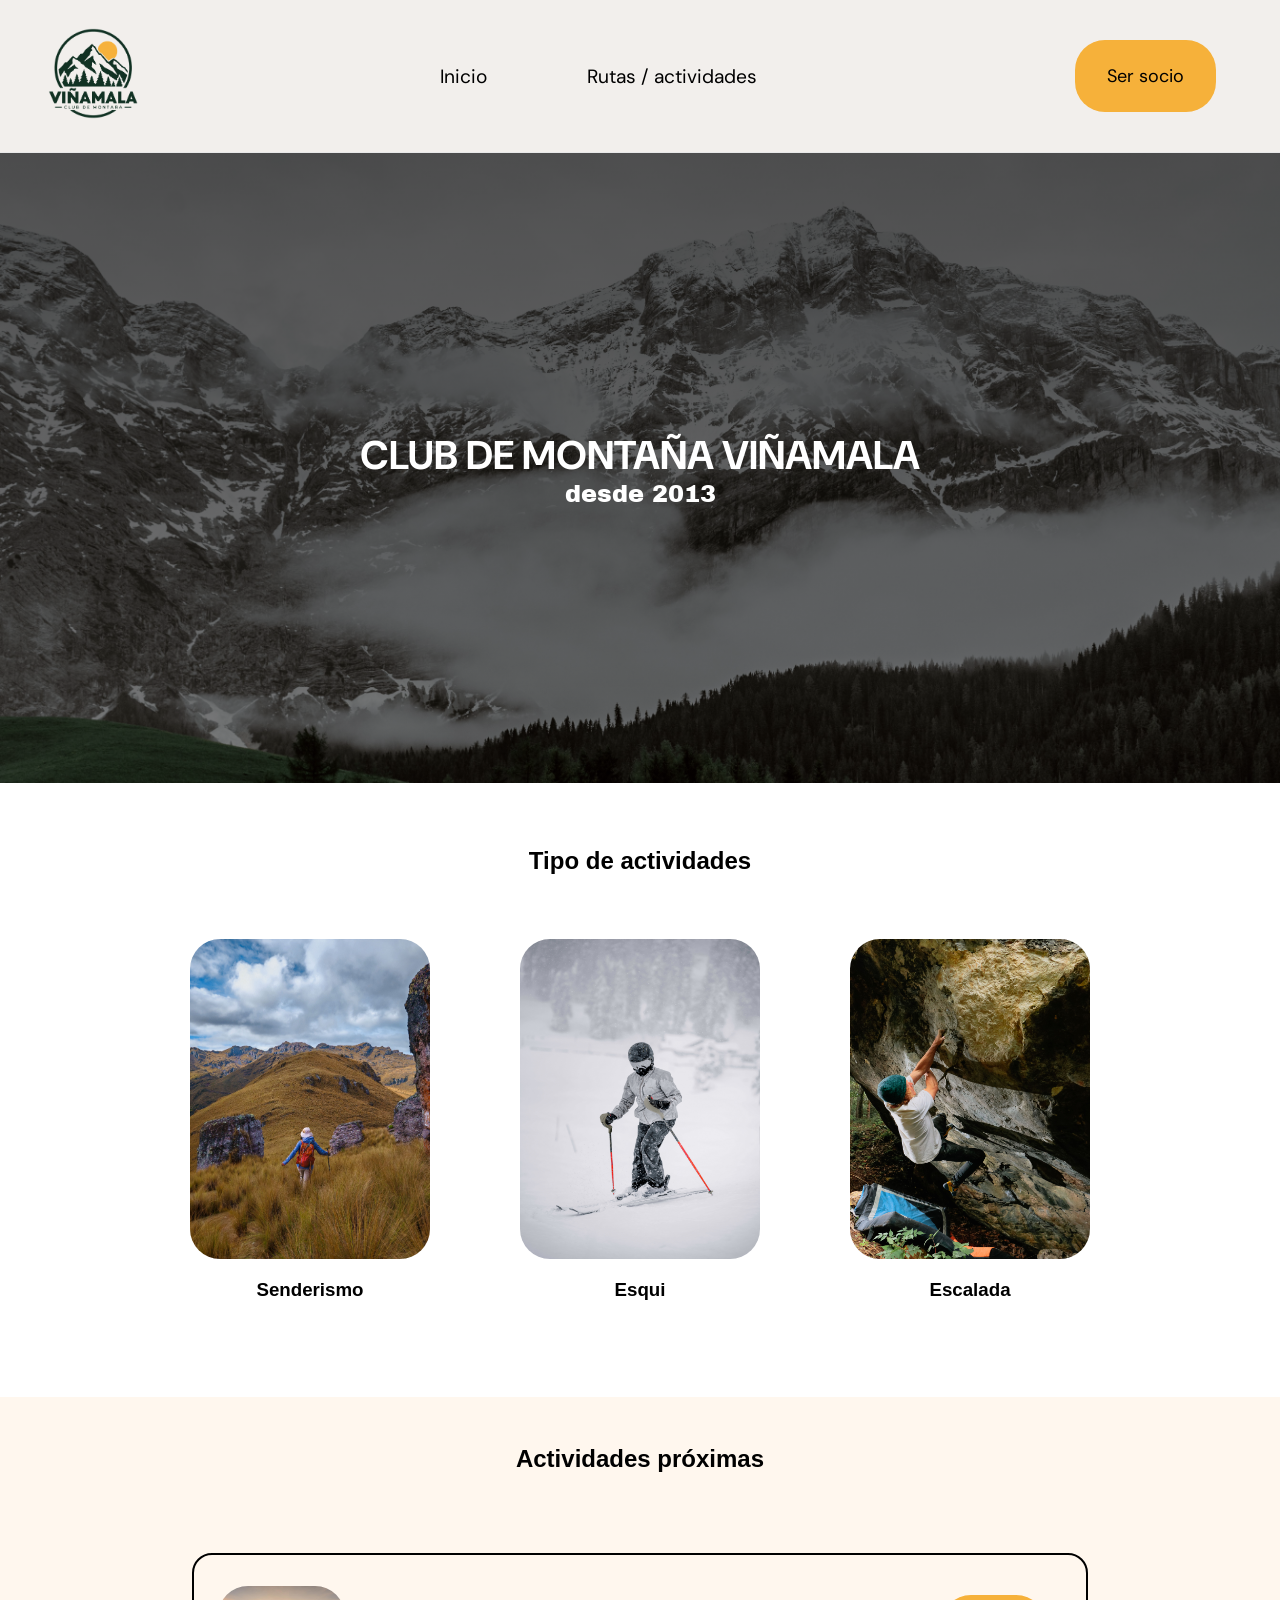
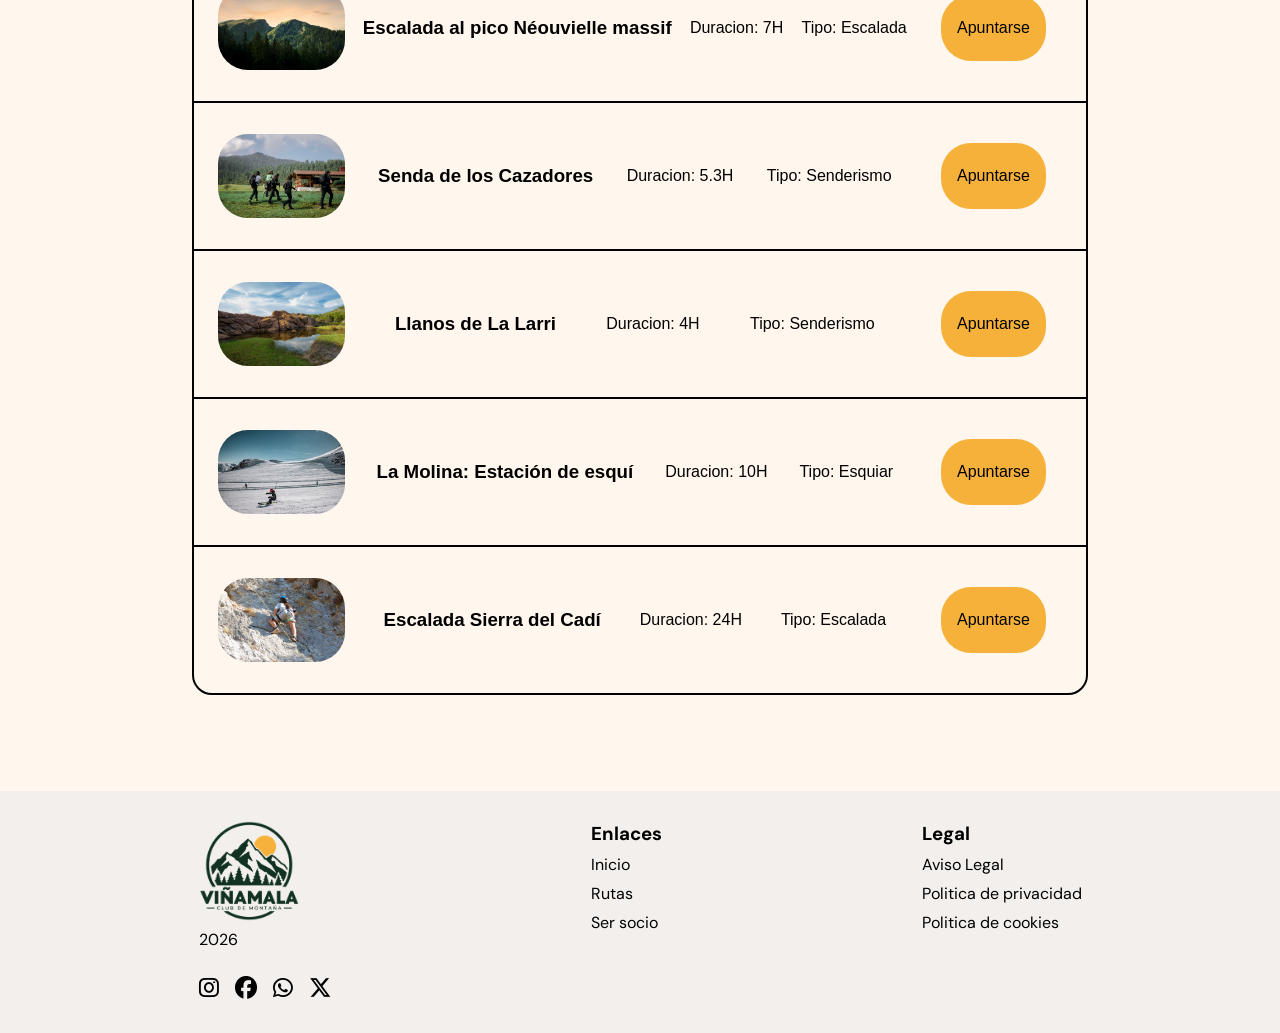
==== commit 60bf4f49: "se añadio el readme" ====
--- a/index.html
+++ b/index.html
@@ -24,7 +24,6 @@
         <nav>
             <a href="index.html">Inicio</a>
             <a href="#actividades-prox">Rutas / actividades</a>
-            <a href="patrocinio.html">patrocinios</a>
         </nav>
         <a class="btn1" href="socios.html">Ser socio</a>
     </header>
@@ -106,15 +105,14 @@
         <div class="fo-columm-2">
             <h3>Enlaces</h3>
             <a href="index.html">Inicio</a>
-            <a href="#">Rutas</a>
-            <a href="#">Patrocinios</a>
-            <a href="#">Ser socio</a>
+            <a href="rutademo.html">Rutas</a>
+            <a href="socios.html">Ser socio</a>
         </div>
         <div class="legal">
             <h3>Legal</h3>
-            <a href="">Aviso Legal</a>
-            <a href="">Politica de privacidad</a>
-            <a href="">Politica de cookies</a>
+            <a href="#">Aviso Legal</a>
+            <a href="#">Politica de privacidad</a>
+            <a href="#">Politica de cookies</a>
         </div>
     </footer>
 </body>
